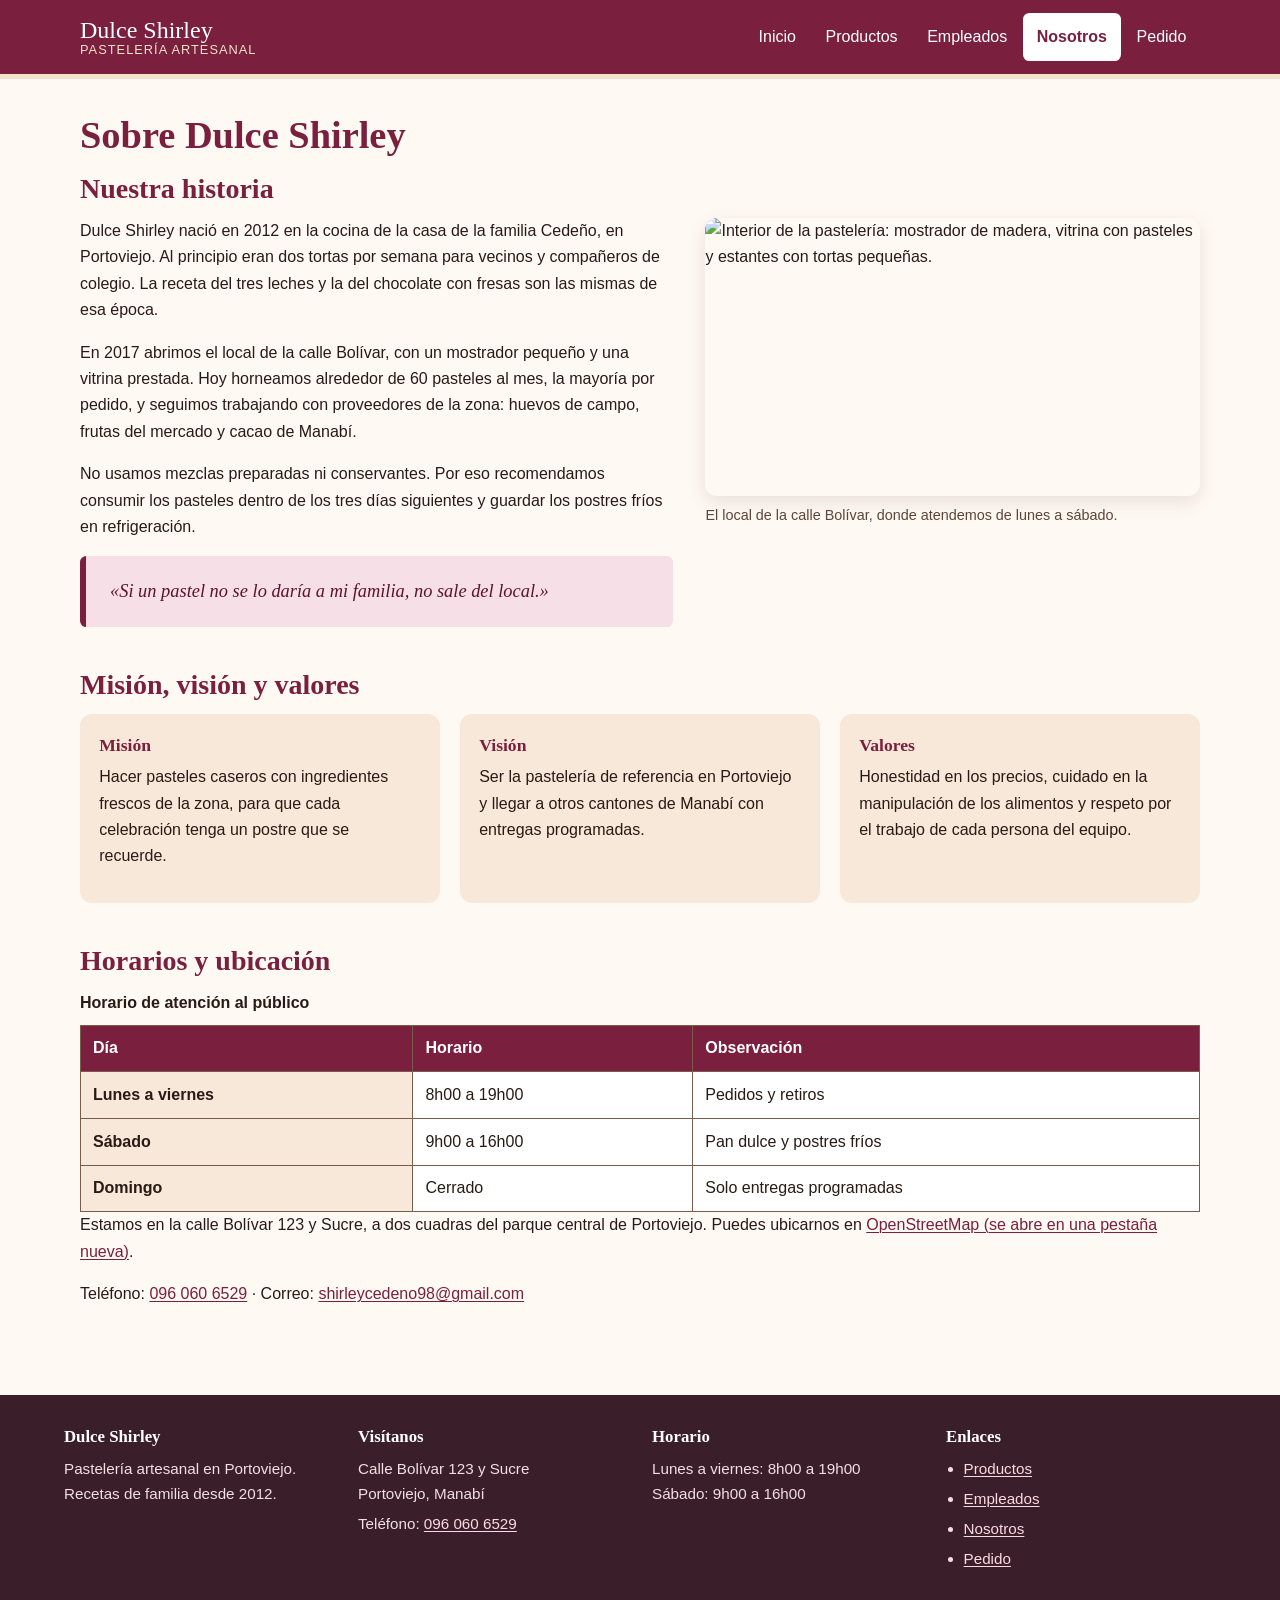
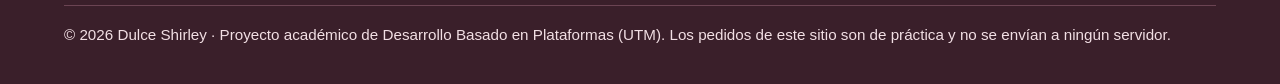
==== nosotros.html @ b21990d2 "Crea las cinco páginas HTML con estructura semántica Inicio, Productos, Empleados, Nosotros y Pedido" ====
<!DOCTYPE html>
<html lang="es">

<head>
    <meta charset="utf-8">
    <meta name="viewport" content="width=device-width, initial-scale=1">
    <meta name="description" content="La historia de Dulce Shirley, nuestra misión, visión, valores, horarios de atención y cómo llegar al local en Portoviejo.">
    <title>Nosotros | Dulce Shirley – Pastelería artesanal</title>
    <link rel="icon" href="img/favicon.svg" type="image/svg+xml">
    <link rel="stylesheet" href="css/estilos.css">
    <script src="js/menu.js" defer></script>
</head>

<body>
    <a class="saltar" href="#contenido">Saltar al contenido principal</a>

    <header class="encabezado">
        <div class="encabezado__contenido">
            <p class="marca"><a href="index.html">Dulce Shirley<span>Pastelería artesanal</span></a></p>
            <button type="button" class="menu-boton" aria-expanded="false" aria-controls="menu-principal" hidden>Menú</button>
            <nav aria-label="Menú principal">
                <ul class="menu" id="menu-principal">
                    <li><a href="index.html">Inicio</a></li>
                    <li><a href="productos.html">Productos</a></li>
                    <li><a href="empleados.html">Empleados</a></li>
                    <li><a href="nosotros.html" aria-current="page">Nosotros</a></li>
                    <li><a href="pedido.html">Pedido</a></li>
                </ul>
            </nav>
        </div>
    </header>

    <main id="contenido" tabindex="-1">
        <h1>Sobre Dulce Shirley</h1>

        <section aria-labelledby="titulo-historia">
            <h2 id="titulo-historia">Nuestra historia</h2>
            <div class="bloque-doble">
                <div>
                    <p>
                        Dulce Shirley nació en 2012 en la cocina de la casa de la familia Cedeño, en Portoviejo.
                        Al principio eran dos tortas por semana para vecinos y compañeros de colegio. La receta
                        del tres leches y la del chocolate con fresas son las mismas de esa época.
                    </p>
                    <p>
                        En 2017 abrimos el local de la calle Bolívar, con un mostrador pequeño y una vitrina
                        prestada. Hoy horneamos alrededor de 60 pasteles al mes, la mayoría por pedido, y
                        seguimos trabajando con proveedores de la zona: huevos de campo, frutas del mercado
                        y cacao de Manabí.
                    </p>
                    <p>
                        No usamos mezclas preparadas ni conservantes. Por eso recomendamos consumir los
                        pasteles dentro de los tres días siguientes y guardar los postres fríos en refrigeración.
                    </p>
                    <blockquote class="cita">
                        «Si un pastel no se lo daría a mi familia, no sale del local.»
                    </blockquote>
                </div>
                <figure class="heroe__figura">
                    <img src="img/portada.jpg" width="1600" height="900"
                         alt="Interior de la pastelería: mostrador de madera, vitrina con pasteles y estantes con tortas pequeñas.">
                    <figcaption>El local de la calle Bolívar, donde atendemos de lunes a sábado.</figcaption>
                </figure>
            </div>
        </section>

        <section aria-labelledby="titulo-mision">
            <h2 id="titulo-mision">Misión, visión y valores</h2>
            <ul class="valores">
                <li>
                    <strong>Misión</strong>
                    <p>Hacer pasteles caseros con ingredientes frescos de la zona, para que cada celebración tenga un postre que se recuerde.</p>
                </li>
                <li>
                    <strong>Visión</strong>
                    <p>Ser la pastelería de referencia en Portoviejo y llegar a otros cantones de Manabí con entregas programadas.</p>
                </li>
                <li>
                    <strong>Valores</strong>
                    <p>Honestidad en los precios, cuidado en la manipulación de los alimentos y respeto por el trabajo de cada persona del equipo.</p>
                </li>
            </ul>
        </section>

        <section aria-labelledby="titulo-horarios">
            <h2 id="titulo-horarios">Horarios y ubicación</h2>
            <div class="tabla-contenedor">
                <table>
                    <caption>Horario de atención al público</caption>
                    <thead>
                        <tr>
                            <th scope="col">Día</th>
                            <th scope="col">Horario</th>
                            <th scope="col">Observación</th>
                        </tr>
                    </thead>
                    <tbody>
                        <tr>
                            <th scope="row">Lunes a viernes</th>
                            <td>8h00 a 19h00</td>
                            <td>Pedidos y retiros</td>
                        </tr>
                        <tr>
                            <th scope="row">Sábado</th>
                            <td>9h00 a 16h00</td>
                            <td>Pan dulce y postres fríos</td>
                        </tr>
                        <tr>
                            <th scope="row">Domingo</th>
                            <td>Cerrado</td>
                            <td>Solo entregas programadas</td>
                        </tr>
                    </tbody>
                </table>
            </div>

            <p>
                Estamos en la calle Bolívar 123 y Sucre, a dos cuadras del parque central de Portoviejo.
                Puedes ubicarnos en
                <a href="https://www.openstreetmap.org/search?query=Portoviejo" target="_blank" rel="noopener">
                    OpenStreetMap (se abre en una pestaña nueva)</a>.
            </p>
            <p>
                Teléfono: <a href="tel:+593960606529">096 060 6529</a> ·
                Correo: <a href="mailto:shirleycedeno98@gmail.com">shirleycedeno98@gmail.com</a>
            </p>
        </section>
    </main>

    <footer class="pie">
        <div class="pie__contenido">
            <section aria-labelledby="pie-marca">
                <h2 id="pie-marca">Dulce Shirley</h2>
                <p>Pastelería artesanal en Portoviejo. Recetas de familia desde 2012.</p>
            </section>
            <section aria-labelledby="pie-visita">
                <h2 id="pie-visita">Visítanos</h2>
                <p>Calle Bolívar 123 y Sucre<br>Portoviejo, Manabí</p>
                <p>Teléfono: <a href="tel:+593960606529">096 060 6529</a></p>
            </section>
            <section aria-labelledby="pie-horario">
                <h2 id="pie-horario">Horario</h2>
                <p>Lunes a viernes: 8h00 a 19h00<br>Sábado: 9h00 a 16h00</p>
            </section>
            <nav aria-labelledby="pie-enlaces">
                <h2 id="pie-enlaces">Enlaces</h2>
                <ul>
                    <li><a href="productos.html">Productos</a></li>
                    <li><a href="empleados.html">Empleados</a></li>
                    <li><a href="nosotros.html">Nosotros</a></li>
                    <li><a href="pedido.html">Pedido</a></li>
                </ul>
            </nav>
        </div>
        <p class="pie__legal">
            © 2026 Dulce Shirley · Proyecto académico de Desarrollo Basado en Plataformas (UTM).
            Los pedidos de este sitio son de práctica y no se envían a ningún servidor.
        </p>
    </footer>
</body>

</html>
---- css/estilos.css ----
/* =========================================================
   Dulce Shirley – Hoja de estilos única
   - Unidades relativas (rem, em, %) y diseño adaptable.
   - Colores con contraste verificado (WCAG 2.2, nivel AA).
   - Foco visible en todos los elementos interactivos.
   - Objetivos táctiles de 44 px como mínimo.
   - Sin frameworks ni librerías externas.
   ========================================================= */

:root {
    --tinta: #2a1a14;            /* texto principal sobre crema: 16,0:1 */
    --tinta-suave: #5c453a;      /* texto secundario: 8,5:1 */
    --crema: #fff9f4;            /* fondo general */
    --crema-2: #f7e8da;          /* fondo de tarjetas y secciones */
    --crema-3: #efd9c6;
    --frambuesa: #7a1f3d;        /* color principal: 10,0:1 sobre blanco */
    --frambuesa-osc: #5c142c;
    --frambuesa-claro: #f6dfe7;
    --dorado: #8a5a1e;           /* texto de apoyo: 5,7:1 sobre crema */
    --dorado-claro: #f3e2c7;
    --error: #a4161a;            /* 7,8:1 sobre blanco */
    --exito: #1b5e20;            /* 7,9:1 sobre blanco */
    --foco: #0b4f8a;             /* anillo de foco: 8,0:1 sobre crema */
    --borde: #7a5c4b;            /* bordes de campos: 5,8:1 sobre crema */
    --blanco: #ffffff;
    --sombra: 0 0.4rem 1.2rem rgba(74, 44, 26, 0.12);
    --radio: 0.75rem;
}

*,
*::before,
*::after {
    box-sizing: border-box;
}

[hidden] {
    display: none !important;
}

html {
    font-size: 100%;
}

body {
    margin: 0;
    font-family: "Segoe UI", Roboto, Arial, Helvetica, sans-serif;
    font-size: 1rem;
    line-height: 1.65;
    color: var(--tinta);
    background-color: var(--crema);
}

h1,
h2,
h3,
h4 {
    font-family: Georgia, "Times New Roman", serif;
    line-height: 1.25;
    color: var(--frambuesa);
    margin-top: 0;
}

h1 {
    font-size: 2.4rem;
    margin-bottom: 0.75rem;
}

h2 {
    font-size: 1.75rem;
    margin-bottom: 0.75rem;
}

h3 {
    font-size: 1.25rem;
    margin-bottom: 0.4rem;
}

p {
    margin-top: 0;
    margin-bottom: 1rem;
}

img {
    display: block;
    max-width: 100%;
    height: auto;
}

a {
    color: var(--frambuesa);
    text-decoration-thickness: 0.08em;
    text-underline-offset: 0.15em;
}

a:hover {
    color: var(--frambuesa-osc);
    text-decoration-thickness: 0.16em;
}

ul,
ol {
    padding-left: 1.25rem;
}

/* ---------- Enlace para saltar al contenido ---------- */
.saltar {
    position: absolute;
    left: 0.5rem;
    top: -4rem;
    z-index: 20;
    padding: 0.75rem 1.25rem;
    color: var(--blanco);
    background-color: var(--frambuesa-osc);
    border-radius: 0 0 var(--radio) var(--radio);
    font-weight: bold;
}

.saltar:focus {
    top: 0;
}

/* ---------- Encabezado y menú ---------- */
.encabezado {
    background-color: var(--frambuesa);
    color: var(--blanco);
    border-bottom: 0.35rem solid var(--dorado-claro);
}

.encabezado__contenido {
    max-width: 72rem;
    margin: 0 auto;
    padding: 0.6rem 1rem;
    display: flex;
    flex-wrap: wrap;
    align-items: center;
    justify-content: space-between;
    gap: 0.5rem;
}

.marca {
    margin: 0;
    font-family: Georgia, "Times New Roman", serif;
    font-size: 1.5rem;
    line-height: 1.1;
}

.marca a {
    display: inline-block;
    min-height: 2.75rem;
    padding: 0.45rem 0;
    color: var(--blanco);
    text-decoration: none;
}

.marca span {
    display: block;
    font-family: "Segoe UI", Roboto, Arial, sans-serif;
    font-size: 0.8rem;
    font-weight: normal;
    letter-spacing: 0.08em;
    text-transform: uppercase;
    color: var(--dorado-claro);
}

.menu-boton {
    display: none;
    min-width: 2.75rem;
    min-height: 2.75rem;
    padding: 0.5rem 0.9rem;
    font: inherit;
    font-weight: bold;
    color: var(--frambuesa);
    background-color: var(--blanco);
    border: 2px solid var(--blanco);
    border-radius: 0.4rem;
    cursor: pointer;
}

.menu {
    margin: 0;
    padding: 0;
    list-style: none;
    display: flex;
    flex-wrap: wrap;
    gap: 0.15rem;
}

.menu a {
    display: inline-block;
    min-height: 2.75rem;
    padding: 0.65rem 0.85rem;
    color: var(--blanco);
    text-decoration: none;
    border-radius: 0.4rem;
}

.menu a:hover {
    background-color: rgba(255, 255, 255, 0.16);
    color: var(--blanco);
    text-decoration: underline;
}

.menu a[aria-current="page"] {
    color: var(--frambuesa);
    background-color: var(--blanco);
    font-weight: bold;
}

/* ---------- Contenido principal ---------- */
main {
    display: block;
    max-width: 72rem;
    margin: 0 auto;
    padding: 2rem 1rem 3rem;
}

section {
    margin-bottom: 2.5rem;
}

.entrada {
    max-width: 46rem;
    font-size: 1.1rem;
    color: var(--tinta-suave);
}

/* ---------- Portada ---------- */
.heroe {
    display: grid;
    grid-template-columns: 1fr 1fr;
    gap: 2rem;
    align-items: center;
    margin-bottom: 3rem;
}

.heroe__texto h1 {
    margin-bottom: 0.5rem;
}

.heroe__texto p {
    font-size: 1.1rem;
    color: var(--tinta-suave);
}

.heroe__figura {
    margin: 0;
}

.heroe__figura img {
    width: 100%;
    border-radius: var(--radio);
    box-shadow: var(--sombra);
}

.heroe__figura figcaption {
    margin-top: 0.5rem;
    font-size: 0.9rem;
    color: var(--tinta-suave);
}

.etiqueta {
    display: inline-block;
    margin-bottom: 0.75rem;
    padding: 0.2rem 0.7rem;
    font-size: 0.85rem;
    font-weight: bold;
    letter-spacing: 0.06em;
    text-transform: uppercase;
    color: var(--frambuesa-osc);
    background-color: var(--frambuesa-claro);
    border-radius: 2rem;
}

/* ---------- Botones ---------- */
.boton {
    display: inline-block;
    min-height: 2.75rem;
    padding: 0.65rem 1.4rem;
    font: inherit;
    font-weight: bold;
    text-align: center;
    text-decoration: none;
    color: var(--blanco);
    background-color: var(--frambuesa);
    border: 2px solid var(--frambuesa);
    border-radius: 0.5rem;
    cursor: pointer;
}

.boton:hover {
    color: var(--blanco);
    background-color: var(--frambuesa-osc);
    border-color: #4a0f23;
}

.boton--claro {
    color: var(--frambuesa);
    background-color: var(--blanco);
}

.boton--claro:hover {
    color: var(--frambuesa-osc);
    background-color: var(--crema-2);
}

.boton--secundario {
    color: var(--frambuesa);
    background-color: transparent;
    border-color: var(--frambuesa);
}

.boton--secundario:hover {
    color: var(--blanco);
    background-color: var(--frambuesa);
}

/* ---------- Rejilla de productos ---------- */
.rejilla {
    display: grid;
    grid-template-columns: repeat(auto-fit, minmax(15rem, 1fr));
    gap: 1.5rem;
    padding: 0;
    margin: 0;
    list-style: none;
}

.tarjeta {
    display: flex;
    flex-direction: column;
    height: 100%;
    overflow: hidden;
    background-color: var(--blanco);
    border: 1px solid var(--crema-3);
    border-radius: var(--radio);
    box-shadow: var(--sombra);
}

.tarjeta img {
    width: 100%;
    border-bottom: 1px solid var(--crema-3);
}

.tarjeta__cuerpo {
    display: flex;
    flex-direction: column;
    flex-grow: 1;
    padding: 1.1rem 1.2rem 1.3rem;
}

.tarjeta__cuerpo h3 {
    margin-bottom: 0.35rem;
}

.tarjeta__cuerpo p {
    margin-bottom: 0.75rem;
    color: var(--tinta-suave);
}

.tarjeta__pie {
    margin-top: auto;
    display: flex;
    flex-wrap: wrap;
    align-items: center;
    justify-content: space-between;
    gap: 0.5rem;
}

.precio {
    font-size: 1.3rem;
    font-weight: bold;
    color: var(--frambuesa);
}

.porcion {
    display: block;
    font-size: 0.85rem;
    color: var(--tinta-suave);
}

/* ---------- Filtros del catálogo ---------- */
.filtros {
    display: flex;
    flex-wrap: wrap;
    align-items: end;
    gap: 0.75rem;
    padding: 1rem;
    margin-bottom: 1rem;
    background-color: var(--crema-2);
    border-radius: var(--radio);
}

.filtros__campo {
    flex-grow: 1;
    min-width: 12rem;
}

.filtros label {
    display: block;
    font-weight: bold;
    margin-bottom: 0.25rem;
}

.filtros input {
    width: 100%;
    min-height: 2.75rem;
    padding: 0.5rem 0.75rem;
    font: inherit;
    color: var(--tinta);
    background-color: var(--blanco);
    border: 2px solid var(--borde);
    border-radius: 0.4rem;
}

.grupo-botones {
    display: flex;
    flex-wrap: wrap;
    gap: 0.4rem;
}

.filtro {
    min-height: 2.75rem;
    padding: 0.45rem 1rem;
    font: inherit;
    color: var(--frambuesa);
    background-color: var(--blanco);
    border: 2px solid var(--frambuesa);
    border-radius: 2rem;
    cursor: pointer;
}

.filtro:hover {
    background-color: var(--frambuesa-claro);
}

.filtro[aria-pressed="true"] {
    color: var(--blanco);
    background-color: var(--frambuesa);
    font-weight: bold;
}

.contador {
    margin: 0 0 1.5rem;
    font-weight: bold;
    color: var(--tinta-suave);
}

.aviso-vacio {
    padding: 1rem 1.25rem;
    background-color: var(--crema-2);
    border-left: 0.3rem solid var(--dorado);
    border-radius: 0.4rem;
}

/* ---------- Equipo ---------- */
.equipo {
    display: grid;
    grid-template-columns: repeat(auto-fit, minmax(14rem, 1fr));
    gap: 1.5rem;
    padding: 0;
    margin: 0;
    list-style: none;
}

.persona {
    padding: 1.5rem 1.25rem;
    text-align: center;
    background-color: var(--blanco);
    border: 1px solid var(--crema-3);
    border-radius: var(--radio);
    box-shadow: var(--sombra);
}

.persona img {
    width: 9rem;
    height: 9rem;
    margin: 0 auto 0.9rem;
    border: 0.3rem solid var(--crema-2);
    border-radius: 50%;
}

.persona h2 {
    font-size: 1.3rem;
    margin-bottom: 0.2rem;
}

.persona .cargo {
    margin-bottom: 0.5rem;
    font-weight: bold;
    color: var(--dorado);
}

.persona p {
    margin-bottom: 0.5rem;
    color: var(--tinta-suave);
}

/* ---------- Nosotros ---------- */
.bloque-doble {
    display: grid;
    grid-template-columns: 1.2fr 1fr;
    gap: 2rem;
    align-items: start;
}

.cita {
    padding: 1.25rem 1.5rem;
    margin: 0;
    font-family: Georgia, "Times New Roman", serif;
    font-size: 1.15rem;
    font-style: italic;
    color: var(--frambuesa-osc);
    background-color: var(--frambuesa-claro);
    border-left: 0.4rem solid var(--frambuesa);
    border-radius: 0.4rem;
}

.valores {
    display: grid;
    grid-template-columns: repeat(auto-fit, minmax(13rem, 1fr));
    gap: 1.25rem;
    padding: 0;
    margin: 0;
    list-style: none;
}

.valores li {
    padding: 1.1rem 1.2rem;
    background-color: var(--crema-2);
    border-radius: var(--radio);
}

.valores strong {
    display: block;
    margin-bottom: 0.25rem;
    font-family: Georgia, "Times New Roman", serif;
    font-size: 1.1rem;
    color: var(--frambuesa);
}

.tabla-contenedor {
    overflow-x: auto;
}

table {
    width: 100%;
    min-width: 26rem;
    border-collapse: collapse;
    background-color: var(--blanco);
}

caption {
    margin-bottom: 0.5rem;
    font-weight: bold;
    text-align: left;
    color: var(--tinta);
}

th,
td {
    padding: 0.6rem 0.75rem;
    border: 1px solid var(--borde);
    text-align: left;
}

thead th {
    color: var(--blanco);
    background-color: var(--frambuesa);
}

tbody th {
    background-color: var(--crema-2);
}

/* ---------- Formulario ---------- */
.formulario {
    max-width: 44rem;
}

.pedido-diseno {
    display: grid;
    grid-template-columns: 44rem 1fr;
    gap: 2.5rem;
    align-items: start;
}

.ayuda-pedido {
    padding: 1.25rem 1.4rem;
    background-color: var(--crema-2);
    border-radius: var(--radio);
}

.ayuda-pedido h2 {
    font-size: 1.2rem;
}

.ayuda-pedido ol {
    margin-bottom: 1.25rem;
}

.ayuda-pedido li {
    margin-bottom: 0.5rem;
}

.campo {
    margin-bottom: 1.1rem;
}

.campo label,
legend {
    display: block;
    margin-bottom: 0.3rem;
    font-weight: bold;
}

.campo input,
.campo select,
.campo textarea {
    width: 100%;
    min-height: 2.75rem;
    padding: 0.55rem 0.7rem;
    font: inherit;
    color: var(--tinta);
    background-color: var(--blanco);
    border: 2px solid var(--borde);
    border-radius: 0.4rem;
}

.campo textarea {
    min-height: 6rem;
    resize: vertical;
}

fieldset {
    margin: 0 0 1.1rem;
    padding: 0.9rem 1rem;
    border: 2px solid var(--borde);
    border-radius: 0.4rem;
}

.opcion {
    display: flex;
    align-items: center;
    gap: 0.5rem;
    min-height: 2.5rem;
}

.opcion input {
    width: 1.4rem;
    height: 1.4rem;
    margin: 0;
}

.ayuda {
    margin: 0.3rem 0 0;
    font-size: 0.9rem;
    color: var(--tinta-suave);
}

.error {
    margin: 0.3rem 0 0;
    font-weight: bold;
    color: var(--error);
}

.error:empty {
    display: none;
}

.campo input[aria-invalid="true"],
.campo select[aria-invalid="true"],
.campo textarea[aria-invalid="true"] {
    border-color: var(--error);
    border-width: 3px;
}

.resumen-errores {
    padding: 0.9rem 1.1rem;
    margin-bottom: 1.25rem;
    background-color: #fdecec;
    border: 3px solid var(--error);
    border-radius: 0.4rem;
}

.resumen-errores h2 {
    margin-bottom: 0.4rem;
    font-size: 1.2rem;
    color: var(--error);
}

.resumen-errores:empty {
    display: none;
}

.acciones {
    display: flex;
    flex-wrap: wrap;
    gap: 0.75rem;
    margin-top: 1.25rem;
}

.confirmacion {
    padding: 1.25rem 1.5rem;
    margin-bottom: 1.5rem;
    background-color: var(--blanco);
    border: 3px solid var(--exito);
    border-radius: var(--radio);
}

.confirmacion h2 {
    margin-bottom: 0.5rem;
    color: var(--exito);
}

.confirmacion dl {
    display: grid;
    grid-template-columns: max-content 1fr;
    gap: 0.25rem 1rem;
    margin: 0.75rem 0 0;
}

.confirmacion dt {
    font-weight: bold;
}

.confirmacion dd {
    margin: 0;
}

.confirmacion:empty {
    display: none;
}

.resumen-pedido {
    padding: 1rem 1.25rem;
    margin-top: 1.5rem;
    background-color: var(--crema-2);
    border-left: 0.35rem solid var(--dorado);
    border-radius: 0.4rem;
}

.resumen-pedido p {
    margin: 0;
}

.total {
    font-size: 1.25rem;
    font-weight: bold;
    color: var(--frambuesa);
}

/* ---------- Carrusel de la portada ---------- */
.carrusel {
    max-width: 46rem;
    margin: 1.5rem auto 0;
    padding: 1rem;
    background-color: var(--blanco);
    border: 1px solid var(--crema-3);
    border-radius: var(--radio);
    box-shadow: var(--sombra);
}

.carrusel__ventana {
    overflow: hidden;
    border-radius: 0.5rem;
}

.carrusel__pista {
    display: flex;
    margin: 0;
    padding: 0;
    transition: transform 0.35s ease;
}

.carrusel__diapositiva {
    flex: 0 0 100%;
    margin: 0;
}

.carrusel__diapositiva img {
    width: 100%;
    aspect-ratio: 4 / 3;
    object-fit: cover;
    border-radius: 0.5rem;
}

.carrusel__diapositiva figcaption {
    padding: 0.75rem 0.25rem 0;
    font-size: 0.95rem;
    color: var(--tinta-suave);
}

.carrusel__controles {
    display: none;
    flex-wrap: wrap;
    align-items: center;
    justify-content: space-between;
    gap: 0.75rem;
    margin-top: 1rem;
}

.js .carrusel__controles {
    display: flex;
}

.carrusel__puntos {
    display: flex;
    flex-wrap: wrap;
    justify-content: center;
    gap: 0.4rem;
}

.carrusel__punto {
    min-width: 2.75rem;
    min-height: 2.75rem;
    padding: 0.35rem;
    font: inherit;
    font-weight: bold;
    color: var(--frambuesa);
    background-color: var(--blanco);
    border: 2px solid var(--frambuesa);
    border-radius: 50%;
    cursor: pointer;
}

.carrusel__punto:hover {
    background-color: var(--frambuesa-claro);
}

.carrusel__punto[aria-current="true"] {
    color: var(--blanco);
    background-color: var(--frambuesa);
}

.carrusel__pie {
    display: none;
    flex-wrap: wrap;
    align-items: center;
    justify-content: space-between;
    gap: 0.75rem;
    margin-top: 0.75rem;
}

.js .carrusel__pie {
    display: flex;
}

.carrusel__contador {
    margin: 0;
    font-weight: bold;
    color: var(--tinta-suave);
}

/* ---------- Pie de página ---------- */
.pie {
    padding: 2rem 1rem;
    color: var(--crema);
    background-color: #3a1f2a;
}

.pie__contenido {
    display: grid;
    grid-template-columns: repeat(auto-fit, minmax(14rem, 1fr));
    gap: 1.5rem;
    max-width: 72rem;
    margin: 0 auto;
}

.pie h2 {
    margin-bottom: 0.5rem;
    font-size: 1.05rem;
    color: var(--blanco);
}

.pie p,
.pie li {
    margin-bottom: 0.3rem;
    font-size: 0.95rem;
    color: #f2dfe4;
}

.pie ul {
    padding-left: 1.1rem;
    margin: 0;
}

.pie a {
    color: #ffd9e2;
}

.pie__legal {
    max-width: 72rem;
    margin: 1.5rem auto 0;
    padding-top: 1rem;
    font-size: 0.9rem;
    color: #e6cbd2;
    border-top: 1px solid #6b4453;
}

/* ---------- Foco visible ---------- */
a:focus-visible,
button:focus-visible,
input:focus-visible,
select:focus-visible,
textarea:focus-visible {
    outline: 3px solid var(--foco);
    outline-offset: 2px;
}

.encabezado a:focus-visible,
.encabezado button:focus-visible {
    outline: 3px solid var(--blanco);
    outline-offset: 2px;
    box-shadow: 0 0 0 6px var(--foco);
}

/* ---------- Diseño adaptable ---------- */
@media (max-width: 52em) {
    .heroe,
    .bloque-doble,
    .pedido-diseno {
        grid-template-columns: 1fr;
    }

    .heroe__figura {
        order: -1;
    }
}

@media (max-width: 40em) {
    h1 {
        font-size: 1.9rem;
    }

    h2 {
        font-size: 1.45rem;
    }

    .js .menu-boton {
        display: inline-block;
    }

    .js .menu {
        display: none;
        width: 100%;
        flex-direction: column;
    }

    .js .menu.menu--abierto {
        display: flex;
    }

    .menu a {
        display: block;
    }

    .filtros {
        align-items: stretch;
    }

    .grupo-botones {
        flex-direction: column;
    }

    .filtro {
        width: 100%;
    }

    /* En el celular los puntos van arriba y los botones comparten una fila */
    .carrusel__puntos {
        order: -1;
        width: 100%;
    }

    .carrusel__controles .boton {
        flex: 1 1 0;
    }
}

/* Respeta a quien pidió menos movimiento en su sistema */
@media (prefers-reduced-motion: reduce) {
    * {
        transition: none !important;
        animation: none !important;
    }
}
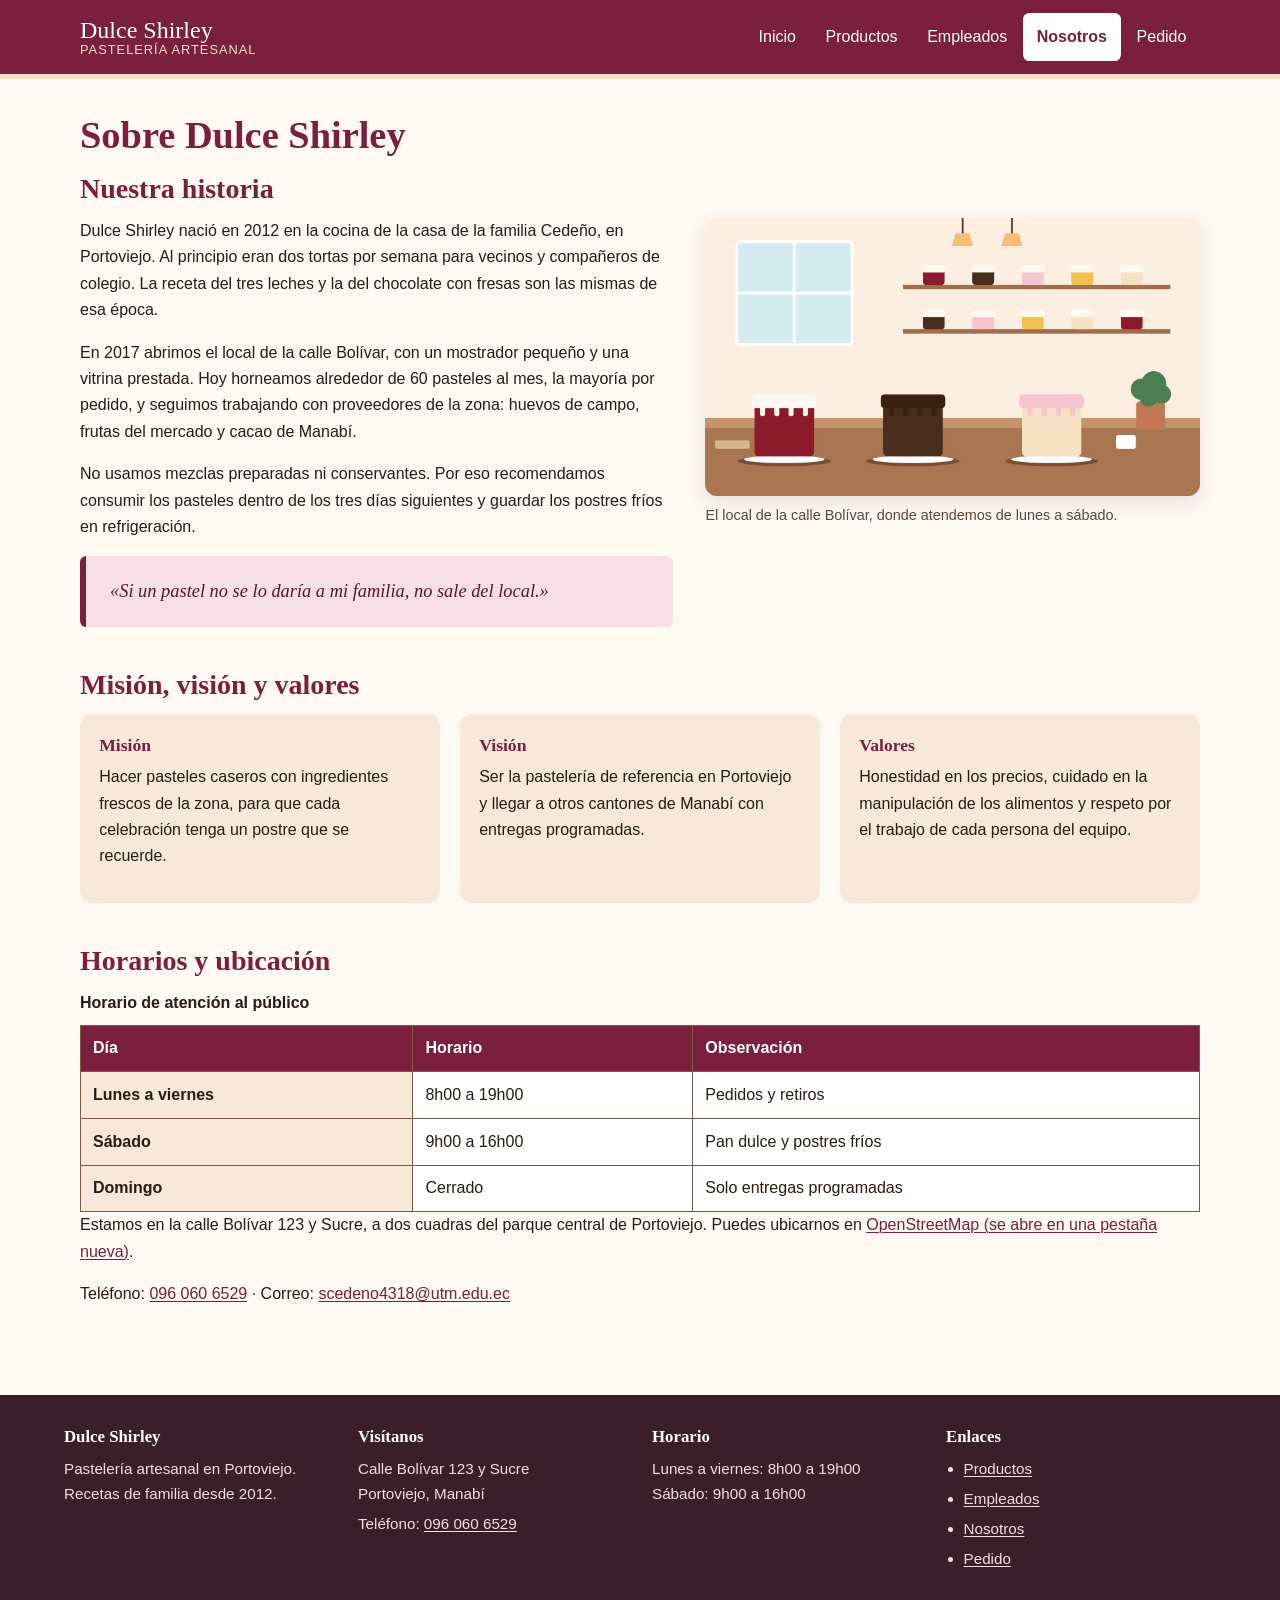
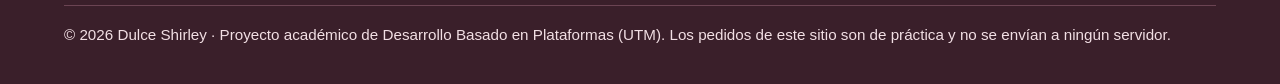
==== commit a877d892: "Actualiza el correo de contacto del negocio Se reemplaza el correo anterior por la cuenta institucio" ====
--- a/nosotros.html
+++ b/nosotros.html
@@ -122,7 +122,7 @@
             </p>
             <p>
                 Teléfono: <a href="tel:+593960606529">096 060 6529</a> ·
-                Correo: <a href="mailto:shirleycedeno98@gmail.com">shirleycedeno98@gmail.com</a>
+                Correo: <a href="mailto:scedeno4318@utm.edu.ec">scedeno4318@utm.edu.ec</a>
             </p>
         </section>
     </main>
